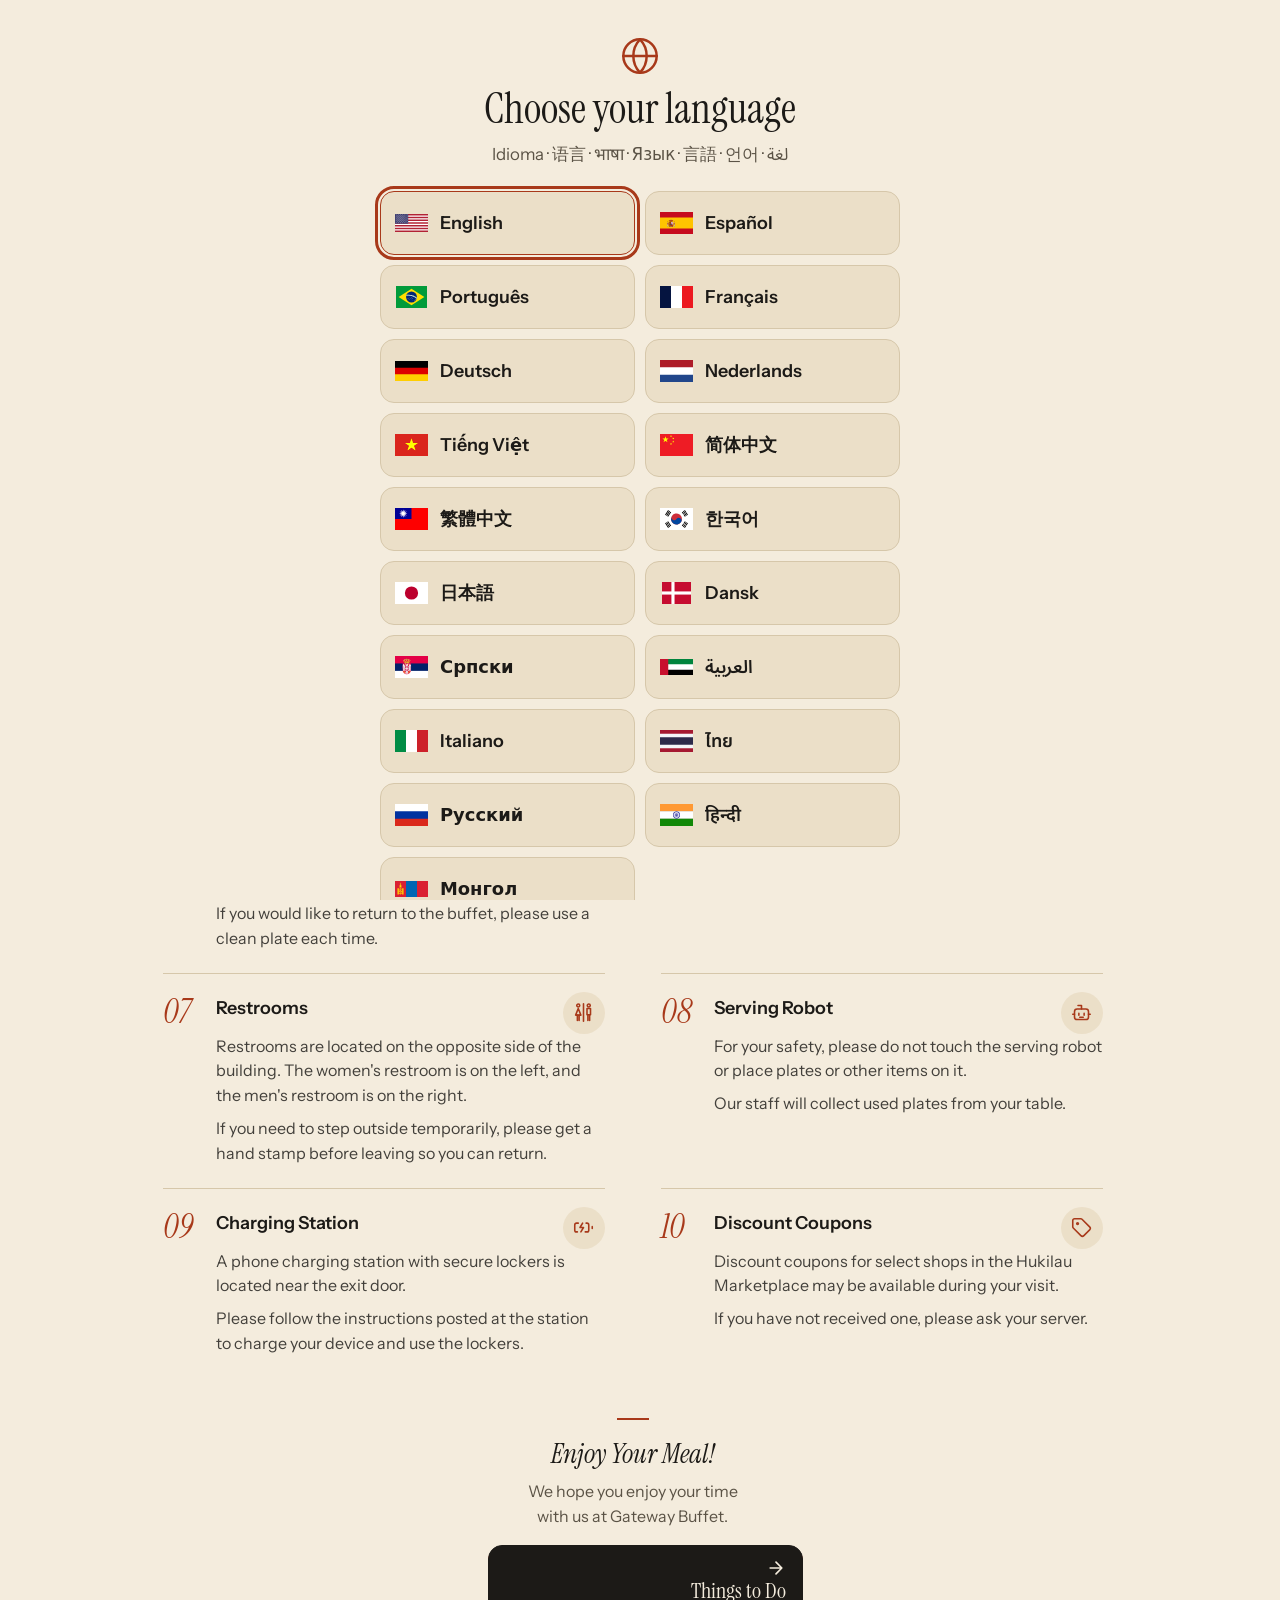
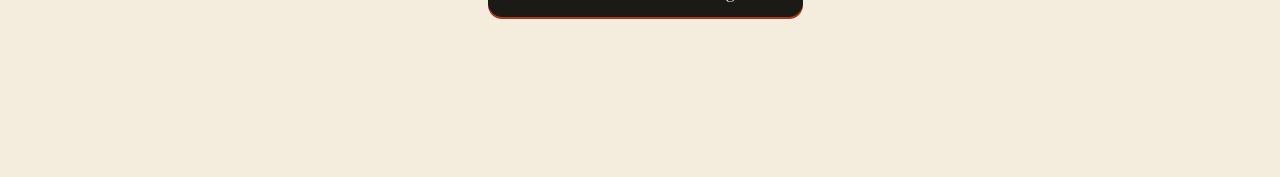
==== index.html @ 3e7d3a90 "Language buttons: same layout for every language (Arabic flag no longer flips side); cache v34 Co-Au" ====
<!DOCTYPE html>
<html lang="en" data-theme="light" data-size="1">
<head>
  <meta charset="utf-8">
  <meta name="viewport" content="width=device-width, initial-scale=1, viewport-fit=cover">
  <meta name="theme-color" content="#f4ecdd" id="themeColor">
  <meta name="description" content="Gateway Buffet guest guide in 16 languages: buffet tips, things to do before the night show, and a mahalo before you go.">
  <title>Gateway Buffet Guest Guide</title>

  <link rel="icon" href="assets/icon.svg" type="image/svg+xml">
  <link rel="apple-touch-icon" href="assets/icon-512.png">
  <link rel="manifest" href="manifest.webmanifest">
  <meta name="apple-mobile-web-app-capable" content="yes">
  <meta name="mobile-web-app-capable" content="yes">
  <meta name="apple-mobile-web-app-status-bar-style" content="default">
  <meta name="apple-mobile-web-app-title" content="Guest Guide">
  <link rel="preconnect" href="https://fonts.googleapis.com">
  <link rel="preconnect" href="https://fonts.gstatic.com" crossorigin>
  <link rel="stylesheet" href="https://fonts.googleapis.com/css2?family=Instrument+Sans:wght@400..700&family=Instrument+Serif:ital@0;1&family=Noto+Sans+Arabic:wght@400..700&family=Noto+Sans+Devanagari:wght@400..700&family=Noto+Sans+Thai:wght@400..700&display=swap">
  <link rel="stylesheet" href="css/styles.css?v=34">
  <script src="js/boot.js?v=34"></script>

  <script src="js/i18n.js?v=34" defer></script>
  <script src="js/icons.js?v=34" defer></script>
  <script src="js/app.js?v=34" defer></script>
</head>
<body>
  <a class="skip" href="#panel">Skip to content</a>

  <!-- ============ Top bar ============ -->
  <header class="topbar">
    <div class="topbar__inner">
      <h1 class="topbar__greet" id="greet">Aloha!</h1>
      <div class="tools">
        <button class="tool" id="langBtn" type="button" aria-label="Choose language / Idioma / 语言 / भाषा / Язык">
          <svg viewBox="0 0 24 24" fill="none" stroke="currentColor" stroke-width="1.8" stroke-linecap="round" stroke-linejoin="round" aria-hidden="true"><circle cx="12" cy="12" r="10"/><path d="M12 2a14.5 14.5 0 0 0 0 20 14.5 14.5 0 0 0 0-20"/><path d="M2 12h20"/></svg>
        </button>
        <button class="tool" id="sizeBtn" type="button" aria-label="Text size" aria-expanded="false" aria-controls="sizePanel">Aa</button>
        <button class="tool tool--bulb" id="themeBtn" type="button" aria-label="Light or dark mode" aria-pressed="true">
          <svg viewBox="0 0 24 24" fill="none" stroke="currentColor" stroke-width="1.8" stroke-linecap="round" stroke-linejoin="round" aria-hidden="true"><path class="bulb-glass" d="M15 14c.2-1 .7-1.7 1.5-2.5 1-.9 1.5-2.2 1.5-3.5A6 6 0 0 0 6 8c0 1 .2 2.2 1.5 3.5.7.7 1.3 1.5 1.5 2.5Z"/><path d="M9 18h6M10 22h4"/><path class="bulb-rays" d="M12 1v.5M4.2 3.2l.4.4M19.8 3.2l-.4.4M1 9h.5M22.5 9H23"/></svg>
        </button>
        <button class="tool" id="qrBtn" type="button" aria-label="Show QR code">
          <svg viewBox="0 0 24 24" fill="none" stroke="currentColor" stroke-width="1.8" aria-hidden="true"><rect x="3" y="3" width="7" height="7" rx="1"/><rect x="14" y="3" width="7" height="7" rx="1"/><rect x="3" y="14" width="7" height="7" rx="1"/><path d="M14 14h3v3M21 14v.01M14 21h3M21 17v4h-4"/></svg>
        </button>
        <button class="tool" id="setBtn" type="button" aria-label="Server settings">
          <svg viewBox="0 0 24 24" fill="none" stroke="currentColor" stroke-width="1.8" aria-hidden="true"><circle cx="12" cy="8" r="4"/><path d="M4 21c1.5-4 4.5-6 8-6s6.5 2 8 6"/></svg>
        </button>
      </div>
    </div>

    <!-- Text size panel (opens from the Aa button). Wordless, so it works in every language. -->
    <div class="sizer" id="sizePanel" role="group" aria-label="Text size" hidden>
      <div class="sizer__row">
        <button class="sizer__btn sizer__btn--sm" type="button" data-step="-1" aria-label="Smaller text">A</button>
        <input class="sizer__range" id="sizeRange" type="range" min="0" max="4" step="1" value="1" aria-label="Text size">
        <button class="sizer__btn sizer__btn--lg" type="button" data-step="1" aria-label="Larger text">A</button>
      </div>
      <div class="sizer__dots" id="sizeDots" aria-hidden="true"><i></i><i></i><i></i><i></i><i></i></div>
    </div>
  </header>

  <!-- ============ Language picker ============ -->
  <div class="langbar">
    <div class="langs" id="langs" role="group" aria-label="Language"></div>
  </div>

  <!-- ============ Content ============ -->
  <main class="main" id="main">
    <div class="panel" id="panel" role="tabpanel" tabindex="-1"></div>
  </main>

  <!-- ============ Section tabs ============ -->
  <nav class="tabbar" aria-label="Sections">
    <div class="tabbar__inner" role="tablist" id="tablist">
      <button class="tab" role="tab" id="tab-guide" data-tab="guide" aria-controls="panel" type="button">
        <svg viewBox="0 0 24 24" aria-hidden="true"><path d="M3 2v7c0 1.1.9 2 2 2h4a2 2 0 0 0 2-2V2"/><path d="M7 2v20"/><path d="M21 15V2a5 5 0 0 0-5 5v6c0 1.1.9 2 2 2h3Zm0 0v7"/></svg>
        <span class="tab__label"></span>
      </button>
      <button class="tab" role="tab" id="tab-acts" data-tab="acts" aria-controls="panel" type="button">
        <svg viewBox="0 0 24 24" aria-hidden="true"><path d="M2 9a3 3 0 0 1 0 6v2a2 2 0 0 0 2 2h16a2 2 0 0 0 2-2v-2a3 3 0 0 1 0-6V7a2 2 0 0 0-2-2H4a2 2 0 0 0-2 2Z"/><path d="M13 5v2M13 17v2M13 11v2"/></svg>
        <span class="tab__label"></span>
      </button>
      <button class="tab" role="tab" id="tab-close" data-tab="close" aria-controls="panel" type="button">
        <svg viewBox="0 0 24 24" aria-hidden="true"><path d="M12 2l3.09 6.26L22 9.27l-5 4.87 1.18 6.88L12 17.77l-6.18 3.25L7 14.14 2 9.27l6.91-1.01L12 2z"/></svg>
        <span class="tab__label"></span>
      </button>
    </div>
  </nav>

  <!-- Wordless swipe hint (works in every language) -->
  <div class="swipe-hint" id="swipeHint" aria-hidden="true">
    <svg class="swipe-hint__arrow" viewBox="0 0 24 24"><path d="m15 18-6-6 6-6"/></svg>
    <svg class="swipe-hint__hand" viewBox="0 0 24 24"><path d="M22 14a8 8 0 0 1-8 8"/><path d="M18 11v-1a2 2 0 0 0-4 0"/><path d="M14 10V9a2 2 0 0 0-4 0v1"/><path d="M10 9.5V4a2 2 0 0 0-4 0v10"/><path d="M18 11a2 2 0 1 1 4 0v3a8 8 0 0 1-8 8h-2c-2.8 0-4.5-.86-6-2.34l-3.6-3.6a2 2 0 0 1 2.83-2.82L7 15"/></svg>
    <svg class="swipe-hint__arrow" viewBox="0 0 24 24"><path d="m9 18 6-6-6-6"/></svg>
  </div>

  <!-- Quiet notice when Before You Go opens (never a popup over the page, never auto-navigates) -->
  <aside class="notice" id="notice" role="status" hidden>
    <p class="notice__text" id="noticeText"></p>
    <div class="notice__actions">
      <button class="notice__open" id="noticeOpen" type="button"></button>
      <button class="notice__ok" id="noticeOk" type="button">OK</button>
    </div>
  </aside>

  <!-- ============ Language gate: big, easy language choice on first open (and from the globe button) ============ -->
  <dialog class="gate" id="gate" aria-labelledby="gateTitle">
    <div class="gate__inner">
      <svg class="gate__globe" viewBox="0 0 24 24" fill="none" stroke="currentColor" stroke-width="1.5" stroke-linecap="round" stroke-linejoin="round" aria-hidden="true"><circle cx="12" cy="12" r="10"/><path d="M12 2a14.5 14.5 0 0 0 0 20 14.5 14.5 0 0 0 0-20"/><path d="M2 12h20"/></svg>
      <h2 class="gate__title" id="gateTitle">Choose your language</h2>
      <p class="gate__sub" aria-hidden="true">Idioma · 语言 · भाषा · Язык · 言語 · 언어 · لغة</p>
      <div class="gate__suggest" id="gateSuggest"></div>
      <div class="gate__grid" id="gateGrid"></div>
    </div>
  </dialog>

  <!-- ============ Server settings ============ -->
  <dialog class="sheet" id="setDlg" aria-labelledby="setTitle">
    <form method="dialog" id="setForm">
      <h2 class="sheet__title" id="setTitle">Server settings</h2>
      <p class="sheet__sub">Saved on this phone only.</p>

      <p class="sheet__server" id="setServer" hidden>
        <span>Server: <b id="setServerName"></b></span>
        <button class="btn btn--ghost btn--sm" type="button" id="changeServer">Change Server</button>
      </p>

      <div class="field__row">
        <div>
          <label class="field__label" for="sStart">Show starts</label>
          <input class="field" id="sStart" placeholder="7:15" inputmode="decimal" pattern="\d{1,2}:\d{2}">
        </div>
        <div>
          <label class="field__label" for="sGates">Gates open</label>
          <input class="field" id="sGates" placeholder="6:50" inputmode="decimal" pattern="\d{1,2}:\d{2}">
        </div>
      </div>

      <div class="sheet__actions">
        <button class="btn btn--ghost" type="button" id="setCancel">Cancel</button>
        <button class="btn" type="submit">Save</button>
      </div>
    </form>
  </dialog>

  <!-- ============ QR code ============ -->
  <dialog class="sheet" id="qrDlg" aria-labelledby="qrTitle">
    <h2 class="sheet__title" id="qrTitle"></h2>
    <p class="sheet__sub">Opens this guide in the language shown.</p>
    <div class="qrbox" id="qrbox"></div>
    <div class="sheet__actions">
      <button class="btn" type="button" id="qrClose">OK</button>
    </div>
  </dialog>

  <!-- ============ Staff setup (only on the staff link) ============ -->
  <div class="setup" id="setup" hidden>
    <form class="setup__card" id="setupForm">
      <h2 class="setup__title">Select Your Name</h2>
      <p class="setup__sub">Choose your name to personalize the guest experience.</p>
      <label class="field__label" for="setupName">Your name</label>
      <select class="field" id="setupName" required></select>
      <div class="setup__custom" id="setupCustomWrap" hidden>
        <label class="field__label" for="setupCustom">Type your name</label>
        <input class="field" id="setupCustom" maxlength="30" autocomplete="off" autocapitalize="words" spellcheck="false" placeholder="e.g. Leilani">
        <p class="setup__hint">Saved on this phone only.</p>
      </div>
      <button class="btn setup__go" type="submit" id="setupGo" disabled>Start Guest Guide</button>
    </form>
  </div>

  <noscript><p class="noscript">This guide needs JavaScript turned on.</p></noscript>
</body>
</html>
---- css/styles.css ----
/* ==========================================================================
   Gateway Buffet Guest Guide
   1. Tokens   2. Base   3. Top bar   4. Language bar   5. Layout & type
   6. Guide   7. Show & activities   8. Mahalo   9. Tab bar   10. Dialogs
   11. Motion
   ========================================================================== */

/* ---------- 1. Tokens ---------- */
:root {
  --paper: #f4ecdd;
  --paper-2: #ebdfc8;
  --ink: #1c1a17;
  --ink-2: #5b5346;
  --rule: #d6c7aa;
  --lava: #a8391a; /* deep enough for 4.5:1 contrast on both paper tones (WCAG AA) */
  --sea: #145b57;
  --gold: #d49a2c;
  --ticket: #1c1a17;
  --ticket-ink: #f4ecdd;

  --st-open: #2f6b3a;
  --st-soon: #8a5300;
  --st-ended: #5f594d;
  --st-next: #145b57;

  --gutter: max(20px, env(safe-area-inset-left, 0px), env(safe-area-inset-right, 0px));
  --measure: 680px; /* content column width */
  --ease: cubic-bezier(.22, 1, .36, 1);

  --serif: "Instrument Serif", "Iowan Old Style", Georgia, "Noto Sans Arabic", "Noto Sans Thai", "Noto Sans Devanagari", "Noto Serif", "Noto Serif KR", "Noto Serif JP", "Noto Serif SC", serif;
  --sans: "Instrument Sans", "Noto Sans Arabic", "Noto Sans Thai", "Noto Sans Devanagari", system-ui, -apple-system, "Segoe UI", "Noto Sans", "Apple SD Gothic Neo", "Noto Sans KR",
          "Hiragino Sans", "Noto Sans JP", "PingFang SC", "PingFang TC", "Noto Sans SC", "Noto Sans TC", "Microsoft YaHei", sans-serif;

  color-scheme: light;
}

:root[data-theme="dark"] {
  --paper: #14120f; --paper-2: #211d18; --ink: #efe7d6; --ink-2: #b0a690; --rule: #37312a;
  --lava: #ec7a4f; --sea: #73b9b1; --ticket: #f1e7d3; --ticket-ink: #1c1a17;
  --st-open: #93cf9d; --st-soon: #eab665; --st-ended: #aaa290; --st-next: #73b9b1;
  color-scheme: dark;
}

/* Text size: 0 small · 1 normal · 2 large · 3 extra large · 4 largest (set by the Aa panel) */
:root { --scale: 1; --fs: calc(1rem * var(--scale)); }
:root[data-size="0"] { --scale: .9; }
:root[data-size="2"] { --scale: 1.15; }
:root[data-size="3"] { --scale: 1.32; }
:root[data-size="4"] { --scale: 1.5; }

/* ---------- 2. Base ---------- */
*, *::before, *::after { box-sizing: border-box; }

html { scrollbar-gutter: stable; /* no sideways jump on computers when a section is short */ overscroll-behavior-x: none; -webkit-text-size-adjust: 100%; text-size-adjust: 100%; scroll-padding-top: 64px; }

body {
  margin: 0;
  min-height: 100dvh;
  background: var(--paper);
  color: var(--ink);
  font-family: var(--sans);
  line-height: 1.55;
  padding-bottom: calc(96px + env(safe-area-inset-bottom, 0px));
  -webkit-font-smoothing: antialiased;
  -webkit-tap-highlight-color: transparent;
  overflow-x: hidden;
  overscroll-behavior-x: none;
}
html:lang(ko) body { word-break: keep-all; overflow-wrap: break-word; }

button { font: inherit; color: inherit; }
h1, h2, h3, p, ol, ul { margin: 0; padding: 0; }
:focus-visible { outline: 2px solid var(--lava); outline-offset: 3px; }

.skip {
  position: absolute; left: 12px; top: -60px; z-index: 100;
  background: var(--ink); color: var(--paper); padding: 10px 14px; text-decoration: none; font-weight: 600;
}
.skip:focus { top: 12px; }
.noscript { max-width: var(--measure); margin: 24px auto; padding: 0 var(--gutter); }

/* ---------- 3. Top bar ---------- */
.topbar {
  position: relative; z-index: 25;
  background: var(--paper);
  padding: calc(env(safe-area-inset-top, 0px) + 14px) var(--gutter) 6px;
}
.topbar__inner {
  display: flex; align-items: center; justify-content: space-between; gap: 12px;
  max-width: var(--measure); margin: 0 auto;
}
.topbar__greet {
  font-family: var(--serif); font-style: italic; font-weight: 400;
  font-size: clamp(2.5rem, 12vw, 3.4rem); line-height: 1; letter-spacing: -.03em;
  padding-left: .04em; /* room for the italic overhang */
  min-width: 0;
  transition: opacity .2s;
}
.topbar.is-swapping .topbar__greet { opacity: 0; }
/* CJK fonts have no true italic; keep them upright instead of a fake slant */
html:lang(ar) .topbar__greet, html:lang(th) .topbar__greet, html:lang(hi) .topbar__greet,
html:lang(ko) .topbar__greet, html:lang(ja) .topbar__greet,
html:lang(zh-Hans) .topbar__greet, html:lang(zh-Hant) .topbar__greet { font-style: normal; font-weight: 600; letter-spacing: 0; font-size: clamp(1.8rem, 8vw, 2.6rem); }

.tool[hidden] { display: none; }
.tools { display: flex; gap: 6px; flex-shrink: 0; }
.tool {
  width: 44px; height: 44px;
  display: grid; place-items: center;
  border-radius: 50%;
  border: 1px solid var(--rule);
  background: var(--paper-2);
  color: var(--ink);
  font-size: .92rem; font-weight: 600;
  cursor: pointer;
  transition: background .2s, border-color .2s, transform .15s;
}
.tool:hover { border-color: var(--ink-2); }
.tool:active { transform: scale(.94); }
.tool svg { width: 19px; height: 19px; }
.tool[aria-expanded="true"] { background: var(--ink); color: var(--paper); border-color: var(--ink); }

/* Light bulb: lit (glowing) in light mode, switched off in dark mode */
.tool--bulb svg { width: 22px; height: 22px; overflow: visible; }
.tool--bulb .bulb-glass { fill: transparent; transition: fill .3s; }
.tool--bulb .bulb-rays { opacity: 0; transition: opacity .3s; }
.tool--bulb[aria-pressed="true"] { color: #8a5a00; background: #fbe7a8; border-color: #e8c460; }
.tool--bulb[aria-pressed="true"] .bulb-glass { fill: #f7c948; }
.tool--bulb[aria-pressed="true"] .bulb-rays { opacity: 1; }

/* Text size panel */
.sizer {
  position: absolute; top: calc(100% - 2px); inset-inline-end: var(--gutter); z-index: 60;
  width: min(340px, calc(100vw - 2 * var(--gutter)));
  padding: 16px 16px 14px;
  border-radius: 18px;
  background: var(--paper);
  border: 1px solid var(--rule);
  box-shadow: 0 18px 50px -12px rgb(20 14 6 / .35);
  animation: sheet-in .25s var(--ease);
}
.sizer[hidden] { display: none; }
.sizer__row { display: flex; align-items: center; gap: 12px; }
.sizer__btn {
  flex-shrink: 0;
  width: 52px; height: 52px;
  display: grid; place-items: center;
  border-radius: 14px;
  border: 1px solid var(--rule);
  background: var(--paper-2);
  box-shadow: 0 2px 0 var(--rule);
  font-family: var(--serif); line-height: 1;
  cursor: pointer;
}
.sizer__btn:active { transform: translateY(2px); box-shadow: none; }
.sizer__btn:disabled { opacity: .35; cursor: default; }
.sizer__btn--sm { font-size: 1.05rem; }
.sizer__btn--lg { font-size: 2rem; }

.sizer__range {
  --pct: 25%;
  flex: 1; min-width: 0; height: 44px;
  margin: 0;
  background: transparent;
  -webkit-appearance: none; appearance: none;
  cursor: pointer;
}
.sizer__range::-webkit-slider-runnable-track {
  height: 8px; border-radius: 99px;
  background: linear-gradient(90deg, var(--lava) var(--pct), var(--rule) var(--pct));
}
.sizer__range::-moz-range-track { height: 8px; border-radius: 99px; background: var(--rule); }
.sizer__range::-moz-range-progress { height: 8px; border-radius: 99px; background: var(--lava); }
.sizer__range::-webkit-slider-thumb {
  -webkit-appearance: none; appearance: none;
  width: 32px; height: 32px; margin-top: -12px;
  border-radius: 50%;
  background: var(--paper); border: 3px solid var(--ink);
  box-shadow: 0 2px 6px rgb(0 0 0 / .25);
}
.sizer__range::-moz-range-thumb {
  width: 26px; height: 26px;
  border-radius: 50%;
  background: var(--paper); border: 3px solid var(--ink);
}
.sizer__dots { display: flex; justify-content: space-between; margin: 6px 78px 0; }
.sizer__dots i { width: 7px; height: 7px; border-radius: 50%; background: var(--rule); transition: background .2s, transform .2s; }
.sizer__dots i.is-on { background: var(--lava); transform: scale(1.3); }

/* ---------- 4. Language bar ---------- */
.langbar {
  position: sticky; top: 0; z-index: 20;
  background: var(--paper);
  border-bottom: 1px solid var(--rule);
  padding-top: env(safe-area-inset-top, 0px);
}
.langs {
  display: flex; gap: 22px;
  max-width: var(--measure); margin: 0 auto;
  padding: 0 var(--gutter);
  overflow-x: auto;
  scrollbar-width: none;
  scroll-snap-type: x proximity;
  /* fade the right edge so it's clear more languages scroll into view */
  -webkit-mask-image: linear-gradient(90deg, #000 calc(100% - 40px), transparent);
  mask-image: linear-gradient(90deg, #000 calc(100% - 40px), transparent);
}
.langs::-webkit-scrollbar { display: none; }
.lang {
  position: relative;
  flex: 0 0 auto;
  display: flex; align-items: center; gap: 8px;
  min-height: 50px;
  padding: 0;
  border: 0; background: none;
  color: var(--ink-2);
  font-size: calc(.95rem * min(var(--scale), 1.2)); font-weight: 500; white-space: nowrap;
  cursor: pointer;
  scroll-snap-align: center;
  transition: color .2s;
}
.lang:hover { color: var(--ink); }
.langs__icon {
  flex: 0 0 auto; display: grid; place-items: center;
  color: var(--ink-2);
  padding: 0 2px 0 0; border: 0; background: none; cursor: pointer;
}
.langs__icon svg { width: 18px; height: 18px; }
.lang__flag { width: 21px; height: 14px; object-fit: contain; filter: drop-shadow(0 0 .6px rgb(0 0 0 / .55)); }
.lang::after {
  content: ""; position: absolute; left: 0; right: 0; bottom: -1px; height: 2px;
  background: var(--lava);
  transform: scaleX(0); transform-origin: left;
  transition: transform .35s var(--ease);
}
.lang[aria-pressed="true"] { color: var(--ink); font-weight: 600; }
.lang[aria-pressed="true"]::after { transform: scaleX(1); }

/* ---------- 5. Layout & type ---------- */
.main {
  max-width: var(--measure); margin: 0 auto; padding: 0 var(--gutter);
  font-size: var(--fs);
  min-height: 60vh;
  overflow-x: clip; /* slide-in animations and swipes never widen the page (iOS would wobble sideways) */
  overflow-wrap: break-word; /* long words (German compounds…) wrap instead of overflowing */
  -webkit-hyphens: auto; hyphens: auto;
  /* Browser keeps vertical scroll and pinch-zoom; horizontal drags go to our swipe handler */
  touch-action: pan-y pinch-zoom;
}
.panel:focus { outline: none; }

.kicker {
  font-size: .72rem; font-weight: 600; letter-spacing: .14em; text-transform: uppercase;
  color: var(--lava);
}

.view-head { padding: 36px 0 6px; }
.view-head__title {
  margin-top: 6px;
  font-family: var(--serif); font-weight: 400;
  font-size: clamp(2.4rem, 11vw, 3.4rem); line-height: 1; letter-spacing: -.02em;
  text-wrap: balance;
}

.end { margin: 40px 0 16px; text-align: center; }
.endline {
  margin: 0;
  text-align: center;
  font-family: var(--serif); font-style: italic;
  font-size: 1.7em; line-height: 1.15;
  text-wrap: balance;
}
.endline::before { content: ""; display: block; width: 32px; height: 2px; margin: 0 auto 18px; background: var(--lava); }
.endnote { margin: 10px auto 0; max-width: 32ch; color: var(--ink-2); text-wrap: balance; }
.endnote + .endnote { margin-top: 4px; }

/* ---------- 6. Guide ---------- */
.steps { list-style: none; margin-top: 18px; }
.step {
  display: grid; grid-template-columns: 2.6em minmax(0, 1fr); gap: 12px;
  padding: 22px 0;
  border-top: 1px solid var(--rule);
}
.step__num {
  font-family: var(--serif); font-style: italic;
  font-size: 2.1em; line-height: .95;
  color: var(--lava);
  font-variant-numeric: lining-nums;
}
.step__title { font-size: 1.12em; font-weight: 600; line-height: 1.3; margin-bottom: 4px; text-wrap: balance; }
/* Tappable link inside a tip (e.g. the allergy guide) */
.inline-link {
  color: var(--lava);
  font-weight: 600;
  text-decoration: underline;
  text-decoration-thickness: 2px;
  text-underline-offset: 3px;
  padding: 4px 0; /* taller tap area without changing the line */
}
.inline-link svg {
  display: inline-block; width: .9em; height: .9em; margin-left: 2px; vertical-align: -.08em;
  fill: none; stroke: currentColor; stroke-width: 2.4; stroke-linecap: round; stroke-linejoin: round;
}
.inline-link:hover { text-decoration-thickness: 3px; }
.step__text { color: color-mix(in srgb, var(--ink) 82%, var(--paper)); text-wrap: pretty; }
.step__text + .step__text, .act__text + .act__text,
.block__text + .block__text, .show-text + .show-text { margin-top: 8px; }
.mahalo__text + .mahalo__text { margin-top: 10px; }

/* title + icon badge, shared by guide steps and activities */
.item-head { display: flex; align-items: flex-start; justify-content: space-between; gap: 14px; }
.item-head > :first-child { min-width: 0; }
.badge {
  display: grid; place-items: center; flex-shrink: 0;
  width: 42px; height: 42px; margin-top: -4px;
  border-radius: 50%;
  background: var(--paper-2);
  color: var(--lava);
}
.badge svg { width: 21px; height: 21px; }
.act .badge { margin-top: 2px; color: var(--sea); }

/* ---------- 7. Show & activities ---------- */
.count { margin-top: 22px; }
.count__pre { display: block; font-size: 1em; font-weight: 500; color: var(--ink-2); }
.count__line { display: flex; align-items: baseline; gap: 10px; flex-wrap: wrap; }
.count__num {
  font-family: var(--serif);
  font-size: clamp(5.5rem, 30vw, 8rem); line-height: .85; letter-spacing: -.04em;
  color: var(--lava);
  font-variant-numeric: tabular-nums;
}
.count__post { font-family: var(--serif); font-style: italic; font-size: 1.9em; }

.ticket {
  --stub: 136px;
  font-size: min(var(--fs), 1.15rem);
  --notch: 11px;
  display: grid; grid-template-columns: 1fr var(--stub);
  margin-top: 22px;
  background: var(--ticket);
  color: var(--ticket-ink);
  border-radius: 6px;
  -webkit-mask:
    radial-gradient(circle var(--notch) at calc(100% - var(--stub)) 0, #0000 98%, #000) top / 100% 51% no-repeat,
    radial-gradient(circle var(--notch) at calc(100% - var(--stub)) 100%, #0000 98%, #000) bottom / 100% 51% no-repeat;
  mask:
    radial-gradient(circle var(--notch) at calc(100% - var(--stub)) 0, #0000 98%, #000) top / 100% 51% no-repeat,
    radial-gradient(circle var(--notch) at calc(100% - var(--stub)) 100%, #0000 98%, #000) bottom / 100% 51% no-repeat;
}
.ticket__main, .ticket__stub { padding: 18px 18px 20px; }
.ticket__stub { padding-left: 14px; padding-right: 14px; }
.ticket__stub { border-inline-start: 2px dashed color-mix(in srgb, var(--ticket-ink) 30%, transparent); }
.ticket__title { font-family: var(--serif); font-weight: 400; font-size: 1.65em; line-height: 1.05; margin-bottom: 14px; }
.ticket__label { display: block; font-size: .7rem; font-weight: 600; letter-spacing: .12em; text-transform: uppercase; opacity: .7; }
.ticket__time { font-family: var(--serif); font-size: 1.75em; line-height: 1.05; font-variant-numeric: tabular-nums; white-space: nowrap; }
/* CJK fonts have no true italic: keep italic display text upright instead of a fake slant */
:is(html:lang(ko), html:lang(ja), html:lang(zh-Hans), html:lang(zh-Hant), html:lang(ar), html:lang(th), html:lang(hi)) :is(.count__post, .endline, .mahalo__title, .server__name, .step__num, .locked__note) { font-style: normal; }
html:lang(ko) .ticket__time, html:lang(ja) .ticket__time,
html:lang(zh-Hans) .ticket__time, html:lang(zh-Hant) .ticket__time { font-size: 1.4em; }
.ticket__stub .ticket__time { color: var(--gold); }
.ticket__stub { display: flex; flex-direction: column; justify-content: flex-end; }

.show-text { margin-top: 16px; text-wrap: pretty; }

.section-label { margin: 40px 0 0; padding-bottom: 10px; border-bottom: 1px solid var(--ink); }

.acts { list-style: none; }
.act { padding: 22px 0; border-bottom: 1px solid var(--rule); transition: opacity .3s; }
/* Closed for today: muted grey text instead of fading, so it stays readable */
.act--ended :is(.act__title, .act__subtitle, .act__text, .act__meta) { color: var(--ink-2); }
.act--ended .badge { opacity: .6; }
.act__status {
  display: flex; flex-wrap: wrap; gap: 4px 12px;
  font-size: .72rem; font-weight: 600; letter-spacing: .12em; text-transform: uppercase;
}
.act__status b { font-weight: 700; }
.st-open { color: var(--st-open); }
.st-soon { color: var(--st-soon); }
.st-ended { color: var(--st-ended); }
.st-next { color: var(--st-next); }
.act__title {
  margin-top: 6px;
  font-family: var(--serif); font-weight: 400;
  font-size: 1.75em; line-height: 1.08; letter-spacing: -.01em;
  text-wrap: balance;
}
.act__subtitle { display: block; margin-top: 4px; font-weight: 600; }
.act__text { margin-top: 6px; color: color-mix(in srgb, var(--ink) 82%, var(--paper)); text-wrap: pretty; }
.act__meta { display: flex; flex-wrap: wrap; gap: 4px 0; margin-top: 10px; font-size: .9em; font-weight: 500; color: var(--ink-2); }
.act__meta span:not(:last-child)::after { content: "/"; margin: 0 10px; color: var(--rule); }

/* ---------- 8. Mahalo ---------- */
.mahalo { padding-top: 36px; }
.mahalo__title {
  margin-top: 8px;
  font-family: var(--serif); font-style: italic; font-weight: 400;
  font-size: clamp(3.2rem, 15vw, 5.4rem); line-height: .92; letter-spacing: -.03em;
  text-wrap: balance;
}
.mahalo__text { margin-top: 18px; font-size: 1.12em; line-height: 1.5; text-wrap: pretty; }

.locked { padding-top: 8px; }
.locked__text { margin-top: 18px; font-size: 1.12em; line-height: 1.5; text-wrap: pretty; }
.locked__text + .locked__text { margin-top: 10px; }
.locked__note { margin-top: 22px; font-family: var(--serif); font-style: italic; font-size: 1.2em; color: var(--ink-2); }
.locked__soon { margin-top: 26px; }

.server { margin-top: 28px; padding-top: 18px; border-top: 1px solid var(--rule); }
.server__label { display: block; font-size: .9em; color: var(--ink-2); }
.server__name {
  display: block;
  font-family: var(--serif); font-style: italic;
  font-size: clamp(2.6rem, 12vw, 3.6rem); line-height: 1;
  color: var(--lava);
}

.block { margin-top: 36px; padding-top: 22px; border-top: 1px solid var(--ink); }
.block__title { margin-top: 8px; font-family: var(--serif); font-weight: 400; font-size: 2em; line-height: 1.05; text-wrap: balance; }
.block__text { margin-top: 10px; color: color-mix(in srgb, var(--ink) 82%, var(--paper)); text-wrap: pretty; }

.review-head { display: flex; align-items: center; gap: 14px; margin-top: 4px; }
.tripadvisor { width: 52px; height: 52px; border-radius: 50%; flex-shrink: 0; }
.stars { display: flex; gap: 4px; color: var(--gold); }
.stars svg { width: 22px; height: 22px; fill: currentColor; stroke: none; }

.scan {
  display: flex; align-items: center; gap: 14px;
  margin-top: 18px; padding: 14px 16px;
  border-radius: 8px;
  background: var(--paper-2);
  font-weight: 600;
}
.scan__text { min-width: 0; }
.scan__note {
  display: block; margin-top: 6px;
  font-size: .9em; font-weight: 600; line-height: 1.4;
  color: var(--lava);
}
/* visual instructions: QR code → TripAdvisor owl */
.scan__steps { display: flex; align-items: center; gap: 6px; flex-shrink: 0; }
.scan__steps svg { width: 28px; height: 28px; color: var(--lava); }
.scan__steps svg:nth-child(2) { width: 18px; height: 18px; color: var(--ink-2); fill: none; stroke: currentColor; stroke-width: 2; stroke-linecap: round; stroke-linejoin: round; }
.scan__steps img { width: 30px; height: 30px; border-radius: 50%; }


/* ---------- 9. Tab bar ---------- */
.tabbar {
  position: fixed; left: 0; right: 0; bottom: 0; z-index: 30;
  background: var(--paper);
  border-top: 1px solid var(--rule);
  padding: 10px 12px calc(10px + env(safe-area-inset-bottom, 0px));
}
.tabbar__inner {
  display: grid; grid-template-columns: repeat(3, minmax(0, 1fr)); gap: 8px;
  max-width: 680px; margin: 0 auto;
}
/* Each tab is a solid, raised button so it reads as tappable */
.tab {
  display: flex; flex-direction: column; align-items: center; justify-content: center; gap: 4px;
  min-height: 62px; padding: 8px 6px;
  border: 1px solid var(--rule);
  border-radius: 14px;
  background: var(--paper-2);
  box-shadow: 0 2px 0 var(--rule);
  color: var(--ink);
  text-align: center;
  cursor: pointer;
  transition: background .2s, color .2s, border-color .2s, box-shadow .15s, transform .15s;
}
.tab svg {
  width: 22px; height: 22px;
  fill: none; stroke: currentColor; stroke-width: 1.8; stroke-linecap: round; stroke-linejoin: round;
}
.tab__label { font-size: calc(.82rem * min(var(--scale), 1.22)); font-weight: 600; line-height: 1.15; }
@media (hover: hover) { .tab:hover { border-color: var(--ink-2); } }
.tab:active { transform: translateY(2px); box-shadow: 0 0 0 var(--rule); }
.tab[aria-selected="true"] {
  background: var(--ink); color: var(--paper); border-color: var(--ink);
  box-shadow: 0 2px 0 var(--lava);
}
.tab[aria-selected="true"] svg { color: var(--gold); }

/* Swipe hint: a hand sliding left and right above the tabs */
.swipe-hint {
  position: fixed; left: 50%; z-index: 31;
  bottom: calc(96px + env(safe-area-inset-bottom, 0px));
  display: flex; align-items: center; gap: 6px;
  padding: 9px 16px;
  border-radius: 999px;
  background: var(--ink); color: var(--paper);
  box-shadow: 0 10px 30px -10px rgb(0 0 0 / .45);
  transform: translateX(-50%);
  pointer-events: none;
  transition: opacity .4s, transform .4s var(--ease);
}
.swipe-hint svg { fill: none; stroke: currentColor; stroke-width: 2; stroke-linecap: round; stroke-linejoin: round; }
.swipe-hint__arrow { width: 18px; height: 18px; opacity: .6; }
.swipe-hint__hand { width: 26px; height: 26px; animation: swipe 1.6s var(--ease) infinite; }
.swipe-hint.is-hidden { opacity: 0; transform: translate(-50%, 12px); }

/* Next / previous section buttons at the end of each tab */
.pager { display: grid; grid-template-columns: repeat(2, minmax(0, 1fr)); gap: 10px; margin: 8px 0 64px; }
.pager__btn {
  display: flex; flex-direction: column; gap: 2px;
  min-height: 72px; padding: 12px 16px;
  border: 1px solid var(--rule); border-radius: 14px;
  background: var(--paper-2);
  box-shadow: 0 2px 0 var(--rule);
  text-align: left;
  cursor: pointer;
  transition: transform .15s, box-shadow .15s;
}
.pager__btn:active { transform: translateY(2px); box-shadow: 0 0 0 var(--rule); }
.pager__btn--next { grid-column: 2; align-items: flex-end; text-align: end; background: var(--ink); color: var(--paper); border-color: var(--ink); box-shadow: 0 2px 0 var(--lava); }
.pager__dir { display: flex; align-items: center; gap: 4px; font-size: 1.3rem; line-height: 1; }
.pager__dir svg { width: 20px; height: 20px; fill: none; stroke: currentColor; stroke-width: 2; stroke-linecap: round; stroke-linejoin: round; }
.pager__label { font-family: var(--serif); font-size: 1.35em; line-height: 1.1; max-width: 100%; overflow-wrap: anywhere; }

/* ---------- 10. Dialogs ---------- */
.sheet {
  width: 100%; max-width: min(420px, calc(100vw - 32px));
  padding: 26px 24px 22px;
  border: 0; border-radius: 14px;
  background: var(--paper); color: var(--ink);
  box-shadow: 0 30px 80px -20px rgb(20 14 6 / .45);
}
.sheet::backdrop { background: rgb(20 16 10 / .5); }
.sheet[open] { animation: sheet-in .35s var(--ease); }
.sheet__title { font-family: var(--serif); font-weight: 400; font-size: 1.9rem; line-height: 1.05; }
.sheet__sub { margin-top: 6px; color: var(--ink-2); font-size: .92rem; }
.sheet__actions { display: flex; justify-content: flex-end; gap: 8px; margin-top: 22px; }

.field__label { display: block; margin: 16px 0 6px; font-size: .85rem; font-weight: 600; }
.field {
  width: 100%;
  padding: 11px 12px;
  border-radius: 8px;
  border: 1px solid var(--rule);
  background: var(--paper-2);
  color: var(--ink);
  font: inherit; font-size: 1.05rem;
}
.field:focus { outline: none; border-color: var(--ink); }
.field:user-invalid { border-color: var(--lava); }
.field__row { display: grid; grid-template-columns: 1fr 1fr; gap: 10px; }


.btn {
  min-height: 44px; padding: 10px 22px;
  border: 1px solid var(--ink); border-radius: 999px;
  background: var(--ink); color: var(--paper);
  font-size: .95rem; font-weight: 600;
  cursor: pointer;
}
.btn--ghost { background: none; color: var(--ink); border-color: var(--rule); }

.qrbox { display: grid; place-items: center; width: max-content; max-width: 100%; margin: 16px auto 0; padding: 14px; background: #fff; border-radius: 8px; }
.qrbox img, .qrbox canvas { max-width: 100%; height: auto; }

/* ---------- 11. Motion ---------- */
.panel[data-enter] > * { animation: enter-up .6s var(--ease) both; animation-delay: calc(var(--i, 0) * 50ms); }
.panel[data-enter="next"] > * { animation-name: enter-next; }
.panel[data-enter="prev"] > * { animation-name: enter-prev; }
.panel.is-dragging { transition: none; }
.panel.is-settling { transition: transform .35s var(--ease), opacity .35s; }

@keyframes enter-up   { from { opacity: 0; transform: translateY(18px); } }
@keyframes enter-next { from { opacity: 0; transform: translateX(36px); } }
@keyframes enter-prev { from { opacity: 0; transform: translateX(-36px); } }
@keyframes swipe      { 0%, 100% { transform: translateX(10px) rotate(8deg); } 50% { transform: translateX(-10px) rotate(-8deg); } }
@keyframes peek       { 0%, 100% { transform: none; } 35% { transform: translateX(-26px); } 70% { transform: translateX(8px); } }
.panel[data-peek] { animation: peek 1.1s var(--ease) .9s; }
@keyframes sheet-in   { from { opacity: 0; transform: translateY(14px); } }


@media (prefers-reduced-motion: reduce) {
  *, *::before, *::after { animation: none !important; transition-duration: .01ms !important; }
}

/* ---------- 12. Responsive ---------- */

/* Mouse-and-keyboard devices: no hand hint (they use the buttons, trackpad swipe or ← → keys) */
@media (hover: hover) and (pointer: fine) {
  .swipe-hint { display: none; }
}

/* Small Android phones (≤ 360px) */
@media (max-width: 360px) {
  :root { --gutter: 16px; }
  .tab__label { font-size: calc(.74rem * min(var(--scale), 1.2)); }
  .tab { min-height: 58px; padding: 6px 4px; }
  .ticket { --stub: 128px; }
  .ticket__main, .ticket__stub { padding: 16px 12px 18px; }
  .tools { gap: 5px; }
  .tool { width: 40px; height: 40px; }
}

/* Tablets in portrait and up (iPad mini 768, iPad Air 820, iPad Pro 1024) */
@media (min-width: 720px) {
  .tab { flex-direction: row; gap: 10px; min-height: 56px; }
  .tab__label { font-size: calc(.92rem * min(var(--scale), 1.22)); }
  .swipe-hint { bottom: calc(92px + env(safe-area-inset-bottom, 0px)); }
}

/* iPad landscape, laptops and desktops: wider page, two-column lists */
@media (min-width: 900px) {
  :root { --measure: 980px; }
  .steps, .acts { display: grid; grid-template-columns: 1fr 1fr; column-gap: 56px; }
  .count, .ticket, .show-text, .mahalo, .block, .pager { max-width: 640px; }
  .tabbar__inner { max-width: 760px; }
  .view-head__title { font-size: 3.8rem; }
}

/* Phones held sideways: compact tab bar so more content fits */
@media (orientation: landscape) and (max-height: 500px) {
  .langs { gap: 18px; }
  .lang { min-height: 44px; }
  .tabbar { padding-top: 6px; padding-bottom: calc(6px + env(safe-area-inset-bottom, 0px)); }
  .tab { flex-direction: row; gap: 8px; min-height: 44px; }
  .swipe-hint { bottom: calc(70px + env(safe-area-inset-bottom, 0px)); }
  body { padding-bottom: calc(70px + env(safe-area-inset-bottom, 0px)); }
}

/* ---------- 13. Right-to-left (Arabic) ---------- */
/* Arabic letters join together; letter-spacing would break them apart */
html:lang(ar) * { letter-spacing: 0 !important; }
html:lang(ar) body { line-height: 1.75; }

/* Thai: tone marks stack above and below letters, so give lines room and keep letters unspaced */
html:lang(th) * { letter-spacing: 0 !important; }
html:lang(th) body { line-height: 1.75; }

/* The ticket's punched notches sit on the stub edge, which is on the left in RTL */
[dir="rtl"] .ticket {
  -webkit-mask:
    radial-gradient(circle var(--notch) at var(--stub) 0, #0000 98%, #000) top / 100% 51% no-repeat,
    radial-gradient(circle var(--notch) at var(--stub) 100%, #0000 98%, #000) bottom / 100% 51% no-repeat;
  mask:
    radial-gradient(circle var(--notch) at var(--stub) 0, #0000 98%, #000) top / 100% 51% no-repeat,
    radial-gradient(circle var(--notch) at var(--stub) 100%, #0000 98%, #000) bottom / 100% 51% no-repeat;
}

/* Arrows point the way the page reads */
[dir="rtl"] .pager__dir svg,
[dir="rtl"] .scan__steps svg:nth-child(2),
[dir="rtl"] .inline-link svg { transform: scaleX(-1); }

/* Next section slides in from the left, previous from the right */
[dir="rtl"] .panel[data-enter="next"] > * { animation-name: enter-prev; }
[dir="rtl"] .panel[data-enter="prev"] > * { animation-name: enter-next; }

/* Language row: fade the end (left) edge */
[dir="rtl"] .langs {
  -webkit-mask-image: linear-gradient(270deg, #000 calc(100% - 40px), transparent);
  mask-image: linear-gradient(270deg, #000 calc(100% - 40px), transparent);
}

/* ---------- Staff setup (server name picker) ---------- */
.setup { position: fixed; inset: 0; z-index: 50; display: grid; place-items: center; padding: 24px; background: var(--paper); }
.setup[hidden] { display: none; }
.setup__card { width: 100%; max-width: 380px; }
.setup__title { font-family: var(--serif); font-weight: 400; font-size: clamp(2.2rem, 10vw, 3rem); line-height: 1; letter-spacing: -.02em; }
.setup__sub { margin: 12px 0 28px; color: var(--ink-2); }
.setup__go { width: 100%; margin-top: 22px; }
.setup__custom[hidden] { display: none; }
.setup__hint { margin-top: 6px; font-size: .85rem; color: var(--ink-2); }
.setup__go:disabled { opacity: .45; }
body.is-setup > :not(.setup) { visibility: hidden; }
.sheet__server { display: flex; align-items: center; justify-content: space-between; gap: 12px; margin: 14px 0; }
.btn--sm { padding: 8px 14px; font-size: .85em; }
.server--top { margin: 0 0 22px; padding-top: 0; border-top: 0; }
.server-mention { margin-top: 22px; font-size: .9em; color: var(--ink-2); text-wrap: pretty; }

/* ---------- Notice box (Before You Go is open) ---------- */
.notice {
  position: fixed; left: 50%; z-index: 32; width: min(calc(100% - 32px), 420px);
  bottom: calc(112px + env(safe-area-inset-bottom, 0px));
  transform: translateX(-50%);
  padding: 14px 16px; border-radius: 16px;
  background: var(--ink); color: var(--paper);
  box-shadow: 0 14px 36px -12px rgb(0 0 0 / .5);
  animation: notice-in .5s var(--ease) both;
}
.notice[hidden] { display: none; }
.notice__text { font-weight: 500; line-height: 1.35; text-wrap: balance; }
.notice__actions { display: flex; gap: 8px; margin-top: 12px; justify-content: flex-end; flex-wrap: wrap; }
.notice__open, .notice__ok {
  min-height: 40px; padding: 8px 16px; border-radius: 999px; font: inherit; font-weight: 600; font-size: .9em; cursor: pointer;
}
.notice__open { background: var(--paper); color: var(--ink); border: 1px solid var(--paper); }
.notice__ok { background: none; color: var(--paper); border: 1px solid color-mix(in srgb, var(--paper) 45%, transparent); }
@keyframes notice-in { from { opacity: 0; transform: translate(-50%, 12px); } }
@media (min-width: 720px) { .notice { bottom: calc(96px + env(safe-area-inset-bottom, 0px)); } }
@media (orientation: landscape) and (max-height: 500px) { .notice { bottom: calc(74px + env(safe-area-inset-bottom, 0px)); } }
@media (prefers-reduced-motion: reduce) { .notice { animation: none; } }

/* ---------- Language gate (full-screen picker) ---------- */
.gate {
  position: fixed; inset: 0; width: 100%; height: 100%; max-width: none; max-height: none; margin: 0;
  border: 0; padding: 0; background: var(--paper); color: var(--ink);
  overflow-y: auto; overscroll-behavior: contain;
}
.gate[open] { animation: sheet-in .35s var(--ease); }
.gate::backdrop { background: var(--paper); }
.gate__inner {
  max-width: 560px; margin: 0 auto;
  padding: max(28px, env(safe-area-inset-top, 0px)) var(--gutter) max(32px, env(safe-area-inset-bottom, 0px));
}
.gate__globe { display: block; width: 40px; height: 40px; color: var(--lava); margin: 8px auto 12px; }
.gate__title { font-family: var(--serif); font-weight: 400; font-size: clamp(2rem, 9vw, 2.6rem); line-height: 1.05; text-align: center; }
.gate__sub { margin: 10px 0 24px; text-align: center; color: var(--ink-2); font-size: 1.05rem; line-height: 1.5; }
.gate__suggest:empty { display: none; }
.gate__suggest { margin-bottom: 18px; }
.gate__grid { display: grid; grid-template-columns: 1fr 1fr; gap: 10px; }
.gate__opt {
  display: flex; align-items: center; gap: 12px;
  min-height: 64px; padding: 10px 14px;
  border: 1.5px solid var(--rule); border-radius: 14px;
  background: var(--paper-2); color: var(--ink);
  font: inherit; font-size: 1.12rem; font-weight: 600; text-align: left; cursor: pointer;
  transition: transform .15s, border-color .2s, background .2s;
}
.gate__opt:hover { border-color: var(--ink-2); }
.gate__opt:active { transform: scale(.97); }
.gate__opt:focus-visible { outline: 3px solid var(--lava); outline-offset: 2px; }
.gate__opt[aria-current="true"] { border-color: var(--lava); }
.gate__opt--suggest {
  width: 100%; min-height: 84px; padding: 14px 18px;
  background: var(--ink); color: var(--paper); border-color: var(--ink);
  font-size: 1.5rem;
}
.gate__opt--suggest:hover { border-color: var(--ink); }
.gate__flag { flex: 0 0 auto; width: 33px; height: 22px; object-fit: contain; filter: drop-shadow(0 0 .7px rgb(0 0 0 / .55)); }
.gate__opt--suggest .gate__flag { width: 48px; height: 32px; }
.gate__name { flex: 1 1 auto; min-width: 0; line-height: 1.2; }
.gate__go { flex: 0 0 auto; width: 30px; height: 30px; }
@media (max-width: 340px) { .gate__grid { grid-template-columns: 1fr; } }
@media (prefers-reduced-motion: reduce) { .gate[open] { animation: none; } .gate__opt { transition: none; } }
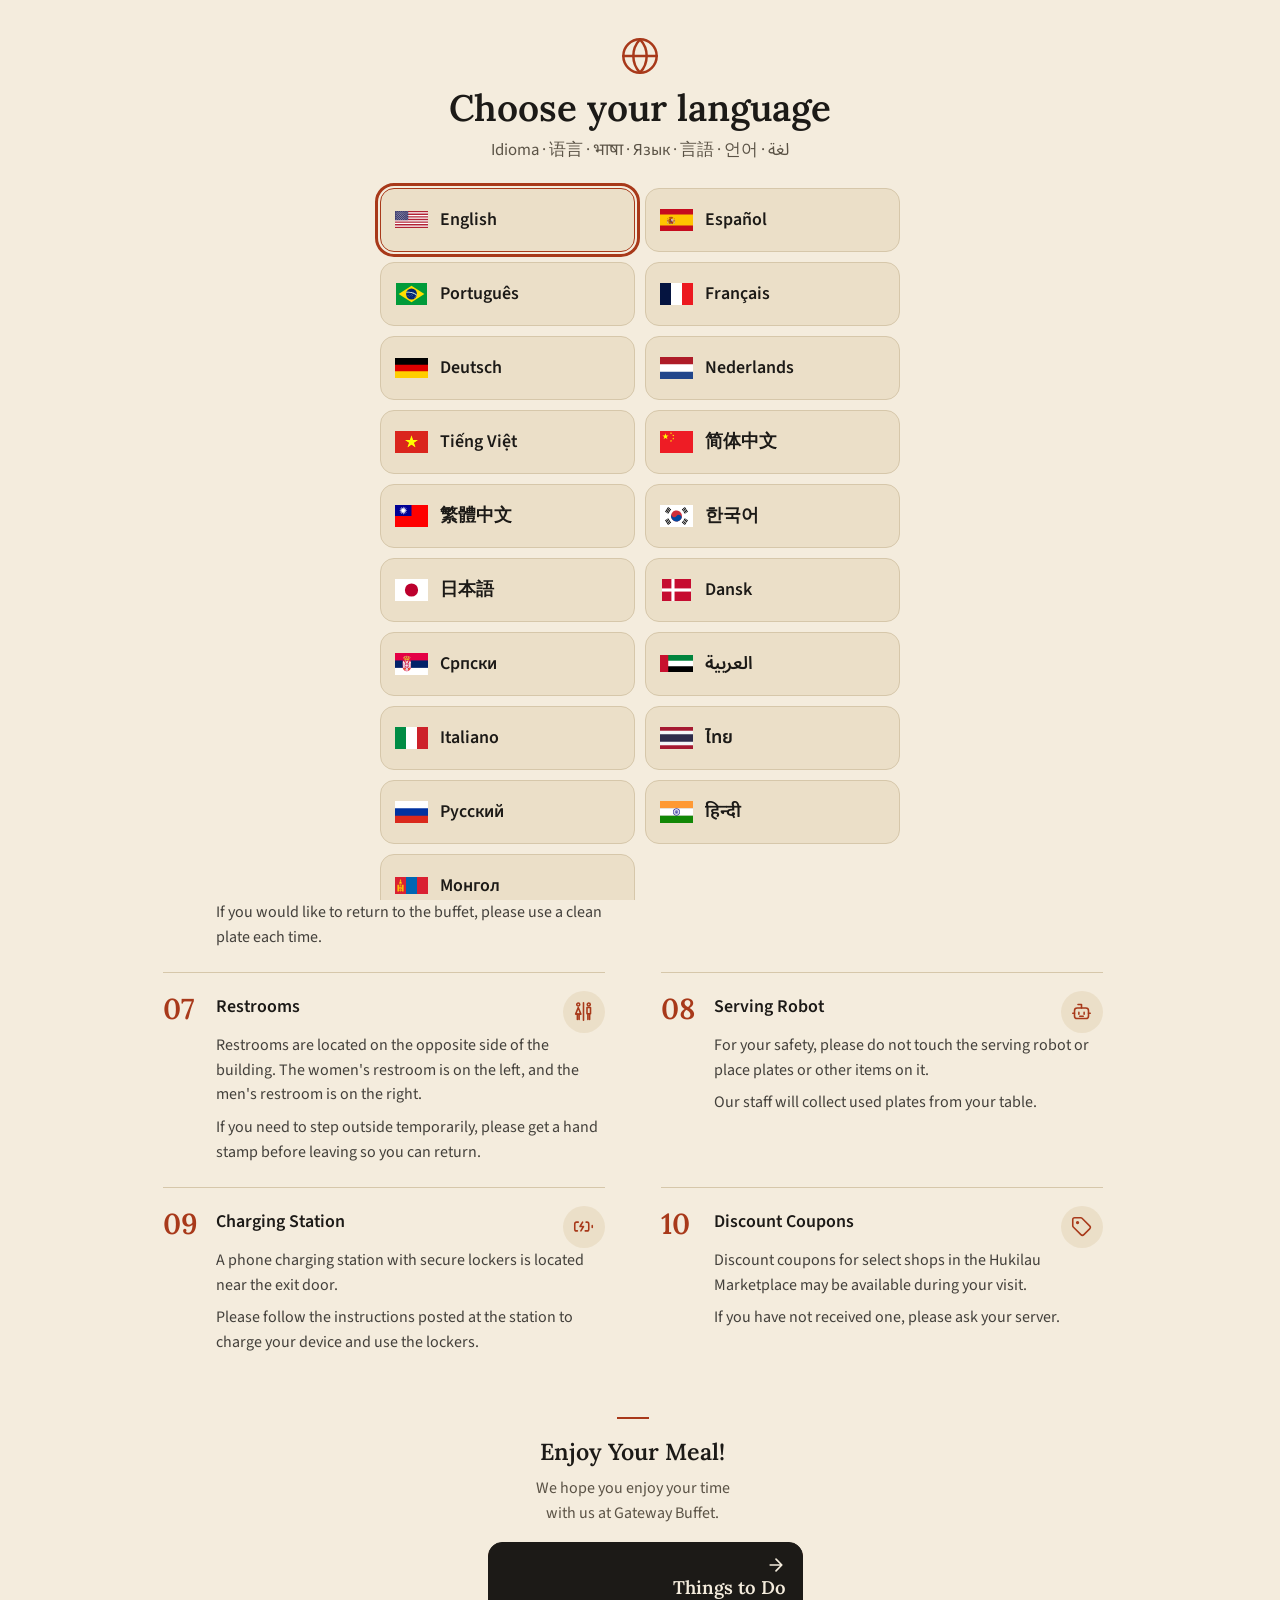
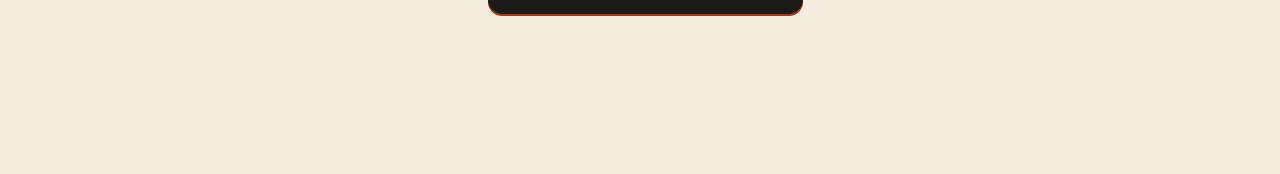
==== commit 6b2c0732: "Busy-night notice (announcement.json, 19 languages) and sturdier fonts (Lora + Source Sans 3, no ita" ====
--- a/index.html
+++ b/index.html
@@ -16,13 +16,13 @@
   <meta name="apple-mobile-web-app-title" content="Guest Guide">
   <link rel="preconnect" href="https://fonts.googleapis.com">
   <link rel="preconnect" href="https://fonts.gstatic.com" crossorigin>
-  <link rel="stylesheet" href="https://fonts.googleapis.com/css2?family=Instrument+Sans:wght@400..700&family=Instrument+Serif:ital@0;1&family=Noto+Sans+Arabic:wght@400..700&family=Noto+Sans+Devanagari:wght@400..700&family=Noto+Sans+Thai:wght@400..700&display=swap">
-  <link rel="stylesheet" href="css/styles.css?v=34">
-  <script src="js/boot.js?v=34"></script>
+  <link rel="stylesheet" href="https://fonts.googleapis.com/css2?family=Lora:wght@500..700&family=Source+Sans+3:wght@400..700&family=Noto+Sans+Arabic:wght@400..700&family=Noto+Sans+Devanagari:wght@400..700&family=Noto+Sans+Thai:wght@400..700&display=swap">
+  <link rel="stylesheet" href="css/styles.css?v=35">
+  <script src="js/boot.js?v=35"></script>
 
-  <script src="js/i18n.js?v=34" defer></script>
-  <script src="js/icons.js?v=34" defer></script>
-  <script src="js/app.js?v=34" defer></script>
+  <script src="js/i18n.js?v=35" defer></script>
+  <script src="js/icons.js?v=35" defer></script>
+  <script src="js/app.js?v=35" defer></script>
 </head>
 <body>
   <a class="skip" href="#panel">Skip to content</a>
@@ -114,6 +114,17 @@
     </div>
   </dialog>
 
+  <!-- ============ "We're busy" notice: shown once per guest while announcement.json says busy ============ -->
+  <dialog class="sheet busy" id="busyDlg" aria-labelledby="busyTitle">
+    <h2 class="sheet__title" id="busyTitle"></h2>
+    <p class="busy__text" id="busyP1"></p>
+    <p class="busy__text" id="busyP2"></p>
+    <p class="busy__text busy__thanks" id="busyP3"></p>
+    <div class="sheet__actions">
+      <button class="btn" type="button" id="busyOk"></button>
+    </div>
+  </dialog>
+
   <!-- ============ Server settings ============ -->
   <dialog class="sheet" id="setDlg" aria-labelledby="setTitle">
     <form method="dialog" id="setForm">
--- a/css/styles.css
+++ b/css/styles.css
@@ -27,8 +27,8 @@
   --measure: 680px; /* content column width */
   --ease: cubic-bezier(.22, 1, .36, 1);
 
-  --serif: "Instrument Serif", "Iowan Old Style", Georgia, "Noto Sans Arabic", "Noto Sans Thai", "Noto Sans Devanagari", "Noto Serif", "Noto Serif KR", "Noto Serif JP", "Noto Serif SC", serif;
-  --sans: "Instrument Sans", "Noto Sans Arabic", "Noto Sans Thai", "Noto Sans Devanagari", system-ui, -apple-system, "Segoe UI", "Noto Sans", "Apple SD Gothic Neo", "Noto Sans KR",
+  --serif: "Lora", Georgia, "Noto Sans Arabic", "Noto Sans Thai", "Noto Sans Devanagari", "Noto Serif", "Noto Serif KR", "Noto Serif JP", "Noto Serif SC", serif;
+  --sans: "Source Sans 3", "Noto Sans Arabic", "Noto Sans Thai", "Noto Sans Devanagari", system-ui, -apple-system, "Segoe UI", "Noto Sans", "Apple SD Gothic Neo", "Noto Sans KR",
           "Hiragino Sans", "Noto Sans JP", "PingFang SC", "PingFang TC", "Noto Sans SC", "Noto Sans TC", "Microsoft YaHei", sans-serif;
 
   color-scheme: light;
@@ -90,10 +90,9 @@
   max-width: var(--measure); margin: 0 auto;
 }
 .topbar__greet {
-  font-family: var(--serif); font-style: italic; font-weight: 400;
-  font-size: clamp(2.5rem, 12vw, 3.4rem); line-height: 1; letter-spacing: -.03em;
-  padding-left: .04em; /* room for the italic overhang */
-  min-width: 0;
+  font-family: var(--serif); font-style: normal; font-weight: 600;
+  font-size: clamp(2.1rem, 10vw, 2.9rem); line-height: 1.05; letter-spacing: -.01em;
+    min-width: 0;
   transition: opacity .2s;
 }
 .topbar.is-swapping .topbar__greet { opacity: 0; }
@@ -257,8 +256,8 @@
 .view-head { padding: 36px 0 6px; }
 .view-head__title {
   margin-top: 6px;
-  font-family: var(--serif); font-weight: 400;
-  font-size: clamp(2.4rem, 11vw, 3.4rem); line-height: 1; letter-spacing: -.02em;
+  font-family: var(--serif); font-weight: 600;
+  font-size: clamp(2rem, 9.5vw, 2.8rem); line-height: 1.08; letter-spacing: -.01em;
   text-wrap: balance;
 }
 
@@ -266,8 +265,8 @@
 .endline {
   margin: 0;
   text-align: center;
-  font-family: var(--serif); font-style: italic;
-  font-size: 1.7em; line-height: 1.15;
+  font-family: var(--serif); font-style: normal; font-weight: 600;
+  font-size: 1.45em; line-height: 1.25;
   text-wrap: balance;
 }
 .endline::before { content: ""; display: block; width: 32px; height: 2px; margin: 0 auto 18px; background: var(--lava); }
@@ -282,8 +281,8 @@
   border-top: 1px solid var(--rule);
 }
 .step__num {
-  font-family: var(--serif); font-style: italic;
-  font-size: 2.1em; line-height: .95;
+  font-family: var(--serif); font-style: normal; font-weight: 600;
+  font-size: 1.8em; line-height: 1;
   color: var(--lava);
   font-variant-numeric: lining-nums;
 }
@@ -326,11 +325,11 @@
 .count__line { display: flex; align-items: baseline; gap: 10px; flex-wrap: wrap; }
 .count__num {
   font-family: var(--serif);
-  font-size: clamp(5.5rem, 30vw, 8rem); line-height: .85; letter-spacing: -.04em;
+  font-size: clamp(4.6rem, 25vw, 6.6rem); line-height: .9; letter-spacing: -.02em; font-weight: 600;
   color: var(--lava);
   font-variant-numeric: tabular-nums;
 }
-.count__post { font-family: var(--serif); font-style: italic; font-size: 1.9em; }
+.count__post { font-family: var(--serif); font-style: normal; font-weight: 500; font-size: 1.6em; }
 
 .ticket {
   --stub: 136px;
@@ -351,9 +350,9 @@
 .ticket__main, .ticket__stub { padding: 18px 18px 20px; }
 .ticket__stub { padding-left: 14px; padding-right: 14px; }
 .ticket__stub { border-inline-start: 2px dashed color-mix(in srgb, var(--ticket-ink) 30%, transparent); }
-.ticket__title { font-family: var(--serif); font-weight: 400; font-size: 1.65em; line-height: 1.05; margin-bottom: 14px; }
+.ticket__title { font-family: var(--serif); font-weight: 600; font-size: 1.4em; line-height: 1.05; margin-bottom: 14px; }
 .ticket__label { display: block; font-size: .7rem; font-weight: 600; letter-spacing: .12em; text-transform: uppercase; opacity: .7; }
-.ticket__time { font-family: var(--serif); font-size: 1.75em; line-height: 1.05; font-variant-numeric: tabular-nums; white-space: nowrap; }
+.ticket__time { font-family: var(--serif); font-weight: 600; font-size: 1.5em; line-height: 1.05; font-variant-numeric: tabular-nums; white-space: nowrap; }
 /* CJK fonts have no true italic: keep italic display text upright instead of a fake slant */
 :is(html:lang(ko), html:lang(ja), html:lang(zh-Hans), html:lang(zh-Hant), html:lang(ar), html:lang(th), html:lang(hi)) :is(.count__post, .endline, .mahalo__title, .server__name, .step__num, .locked__note) { font-style: normal; }
 html:lang(ko) .ticket__time, html:lang(ja) .ticket__time,
@@ -381,7 +380,7 @@
 .st-next { color: var(--st-next); }
 .act__title {
   margin-top: 6px;
-  font-family: var(--serif); font-weight: 400;
+  font-family: var(--serif); font-weight: 600;
   font-size: 1.75em; line-height: 1.08; letter-spacing: -.01em;
   text-wrap: balance;
 }
@@ -394,8 +393,8 @@
 .mahalo { padding-top: 36px; }
 .mahalo__title {
   margin-top: 8px;
-  font-family: var(--serif); font-style: italic; font-weight: 400;
-  font-size: clamp(3.2rem, 15vw, 5.4rem); line-height: .92; letter-spacing: -.03em;
+  font-family: var(--serif); font-style: normal; font-weight: 600;
+  font-size: clamp(2.6rem, 12vw, 4.2rem); line-height: 1.05; letter-spacing: -.01em;
   text-wrap: balance;
 }
 .mahalo__text { margin-top: 18px; font-size: 1.12em; line-height: 1.5; text-wrap: pretty; }
@@ -403,20 +402,20 @@
 .locked { padding-top: 8px; }
 .locked__text { margin-top: 18px; font-size: 1.12em; line-height: 1.5; text-wrap: pretty; }
 .locked__text + .locked__text { margin-top: 10px; }
-.locked__note { margin-top: 22px; font-family: var(--serif); font-style: italic; font-size: 1.2em; color: var(--ink-2); }
+.locked__note { margin-top: 22px; font-family: var(--serif); font-style: normal; font-weight: 500; font-size: 1.1em; color: var(--ink-2); }
 .locked__soon { margin-top: 26px; }
 
 .server { margin-top: 28px; padding-top: 18px; border-top: 1px solid var(--rule); }
 .server__label { display: block; font-size: .9em; color: var(--ink-2); }
 .server__name {
   display: block;
-  font-family: var(--serif); font-style: italic;
-  font-size: clamp(2.6rem, 12vw, 3.6rem); line-height: 1;
+  font-family: var(--serif); font-style: normal;
+  font-size: clamp(2.1rem, 10vw, 3rem); line-height: 1.05;
   color: var(--lava);
 }
 
 .block { margin-top: 36px; padding-top: 22px; border-top: 1px solid var(--ink); }
-.block__title { margin-top: 8px; font-family: var(--serif); font-weight: 400; font-size: 2em; line-height: 1.05; text-wrap: balance; }
+.block__title { margin-top: 8px; font-family: var(--serif); font-weight: 600; font-size: 1.7em; line-height: 1.05; text-wrap: balance; }
 .block__text { margin-top: 10px; color: color-mix(in srgb, var(--ink) 82%, var(--paper)); text-wrap: pretty; }
 
 .review-head { display: flex; align-items: center; gap: 14px; margin-top: 4px; }
@@ -515,7 +514,7 @@
 .pager__btn--next { grid-column: 2; align-items: flex-end; text-align: end; background: var(--ink); color: var(--paper); border-color: var(--ink); box-shadow: 0 2px 0 var(--lava); }
 .pager__dir { display: flex; align-items: center; gap: 4px; font-size: 1.3rem; line-height: 1; }
 .pager__dir svg { width: 20px; height: 20px; fill: none; stroke: currentColor; stroke-width: 2; stroke-linecap: round; stroke-linejoin: round; }
-.pager__label { font-family: var(--serif); font-size: 1.35em; line-height: 1.1; max-width: 100%; overflow-wrap: anywhere; }
+.pager__label { font-family: var(--serif); font-weight: 600; font-size: 1.15em; line-height: 1.1; max-width: 100%; overflow-wrap: anywhere; }
 
 /* ---------- 10. Dialogs ---------- */
 .sheet {
@@ -527,7 +526,7 @@
 }
 .sheet::backdrop { background: rgb(20 16 10 / .5); }
 .sheet[open] { animation: sheet-in .35s var(--ease); }
-.sheet__title { font-family: var(--serif); font-weight: 400; font-size: 1.9rem; line-height: 1.05; }
+.sheet__title { font-family: var(--serif); font-weight: 600; font-size: 1.6rem; line-height: 1.15; }
 .sheet__sub { margin-top: 6px; color: var(--ink-2); font-size: .92rem; }
 .sheet__actions { display: flex; justify-content: flex-end; gap: 8px; margin-top: 22px; }
 
@@ -660,7 +659,7 @@
 .setup { position: fixed; inset: 0; z-index: 50; display: grid; place-items: center; padding: 24px; background: var(--paper); }
 .setup[hidden] { display: none; }
 .setup__card { width: 100%; max-width: 380px; }
-.setup__title { font-family: var(--serif); font-weight: 400; font-size: clamp(2.2rem, 10vw, 3rem); line-height: 1; letter-spacing: -.02em; }
+.setup__title { font-family: var(--serif); font-weight: 600; font-size: clamp(1.9rem, 9vw, 2.6rem); line-height: 1.08; letter-spacing: -.01em; }
 .setup__sub { margin: 12px 0 28px; color: var(--ink-2); }
 .setup__go { width: 100%; margin-top: 22px; }
 .setup__custom[hidden] { display: none; }
@@ -708,7 +707,7 @@
   padding: max(28px, env(safe-area-inset-top, 0px)) var(--gutter) max(32px, env(safe-area-inset-bottom, 0px));
 }
 .gate__globe { display: block; width: 40px; height: 40px; color: var(--lava); margin: 8px auto 12px; }
-.gate__title { font-family: var(--serif); font-weight: 400; font-size: clamp(2rem, 9vw, 2.6rem); line-height: 1.05; text-align: center; }
+.gate__title { font-family: var(--serif); font-weight: 600; font-size: clamp(1.75rem, 8vw, 2.3rem); line-height: 1.1; text-align: center; }
 .gate__sub { margin: 10px 0 24px; text-align: center; color: var(--ink-2); font-size: 1.05rem; line-height: 1.5; }
 .gate__suggest:empty { display: none; }
 .gate__suggest { margin-bottom: 18px; }
@@ -737,3 +736,9 @@
 .gate__go { flex: 0 0 auto; width: 30px; height: 30px; }
 @media (max-width: 340px) { .gate__grid { grid-template-columns: 1fr; } }
 @media (prefers-reduced-motion: reduce) { .gate[open] { animation: none; } .gate__opt { transition: none; } }
+
+/* ---------- "We're busy" notice ---------- */
+.busy__text { margin-top: 14px; font-size: 1.05rem; line-height: 1.55; text-wrap: pretty; }
+.busy__thanks { font-weight: 600; }
+.busy .sheet__actions { justify-content: stretch; }
+.busy .btn { width: 100%; min-height: 50px; }
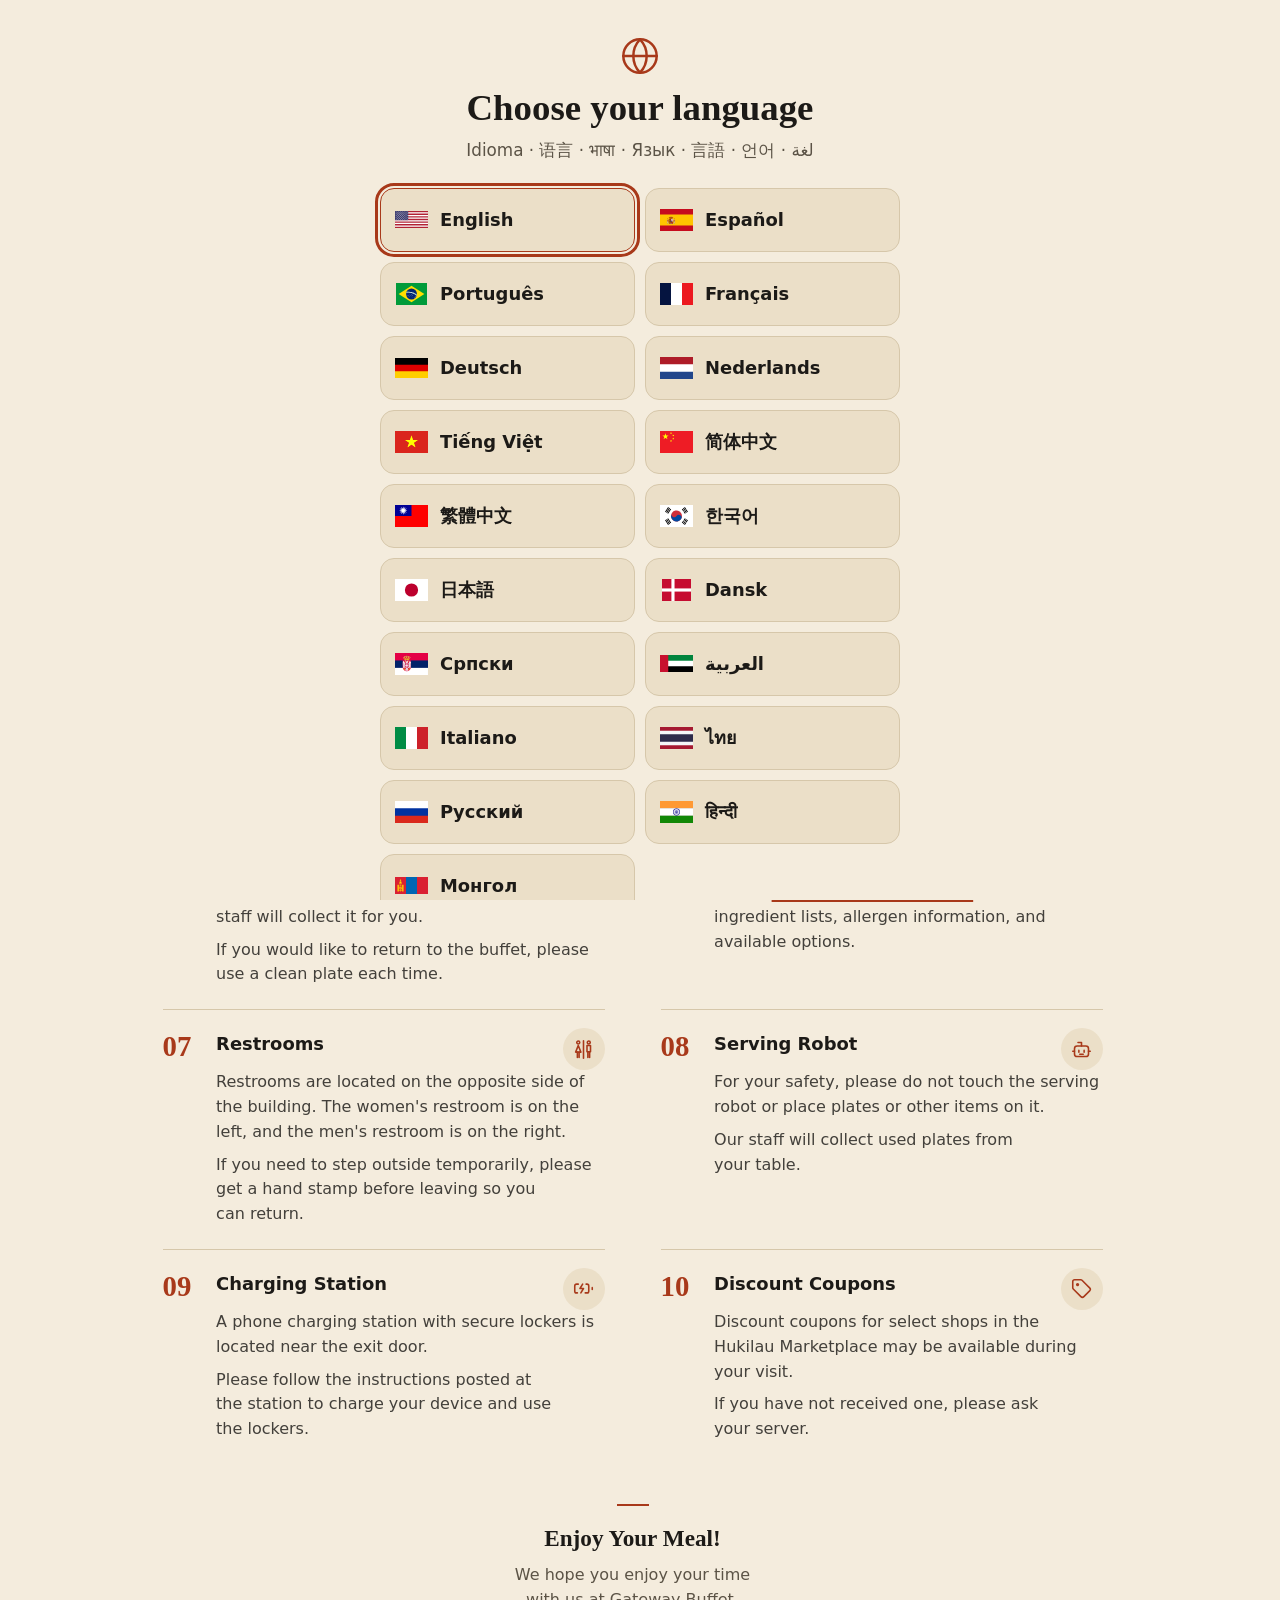
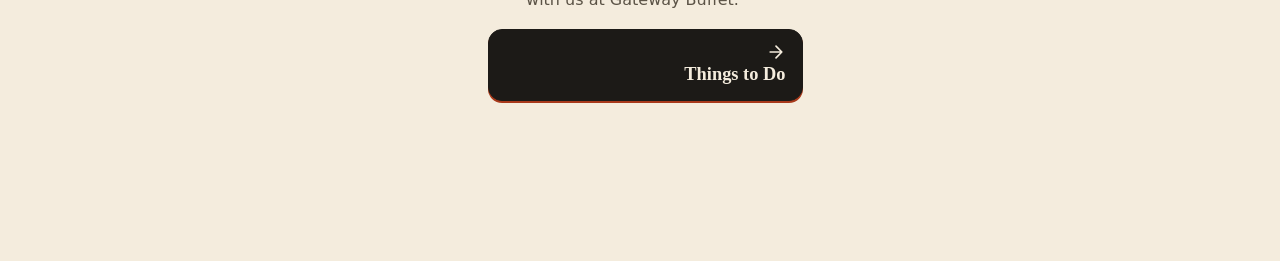
==== commit dc624246: "Security pass and language tests: self-host QR library, content-security policy, no inline handlers," ====
--- a/index.html
+++ b/index.html
@@ -2,6 +2,8 @@
 <html lang="en" data-theme="light" data-size="1">
 <head>
   <meta charset="utf-8">
+  <meta http-equiv="Content-Security-Policy" content="default-src 'self'; script-src 'self'; style-src 'self' 'unsafe-inline' https://fonts.googleapis.com; font-src https://fonts.gstatic.com; img-src 'self' data: blob:; connect-src 'self'; object-src 'none'; base-uri 'self'; form-action 'self'; manifest-src 'self'; worker-src 'self'">
+  <meta name="referrer" content="no-referrer">
   <meta name="viewport" content="width=device-width, initial-scale=1, viewport-fit=cover">
   <meta name="theme-color" content="#f4ecdd" id="themeColor">
   <meta name="description" content="Gateway Buffet guest guide in 16 languages: buffet tips, things to do before the night show, and a mahalo before you go.">
@@ -17,12 +19,12 @@
   <link rel="preconnect" href="https://fonts.googleapis.com">
   <link rel="preconnect" href="https://fonts.gstatic.com" crossorigin>
   <link rel="stylesheet" href="https://fonts.googleapis.com/css2?family=Lora:wght@500..700&family=Source+Sans+3:wght@400..700&family=Noto+Sans+Arabic:wght@400..700&family=Noto+Sans+Devanagari:wght@400..700&family=Noto+Sans+Thai:wght@400..700&display=swap">
-  <link rel="stylesheet" href="css/styles.css?v=35">
-  <script src="js/boot.js?v=35"></script>
+  <link rel="stylesheet" href="css/styles.css?v=38">
+  <script src="js/boot.js?v=38"></script>
 
-  <script src="js/i18n.js?v=35" defer></script>
-  <script src="js/icons.js?v=35" defer></script>
-  <script src="js/app.js?v=35" defer></script>
+  <script src="js/i18n.js?v=38" defer></script>
+  <script src="js/icons.js?v=38" defer></script>
+  <script src="js/app.js?v=38" defer></script>
 </head>
 <body>
   <a class="skip" href="#panel">Skip to content</a>
@@ -114,7 +116,7 @@
     </div>
   </dialog>
 
-  <!-- ============ "We're busy" notice: shown once per guest while announcement.json says busy ============ -->
+  <!-- ============ "We're busy" notice: shown once per guest per day during the dinner rush ============ -->
   <dialog class="sheet busy" id="busyDlg" aria-labelledby="busyTitle">
     <h2 class="sheet__title" id="busyTitle"></h2>
     <p class="busy__text" id="busyP1"></p>
--- a/css/styles.css
+++ b/css/styles.css
@@ -742,3 +742,6 @@
 .busy__thanks { font-weight: 600; }
 .busy .sheet__actions { justify-content: stretch; }
 .busy .btn { width: 100%; min-height: 50px; }
+
+/* A closed popup must never show inline in browsers that do not know <dialog> */
+dialog:not([open]) { display: none; }
